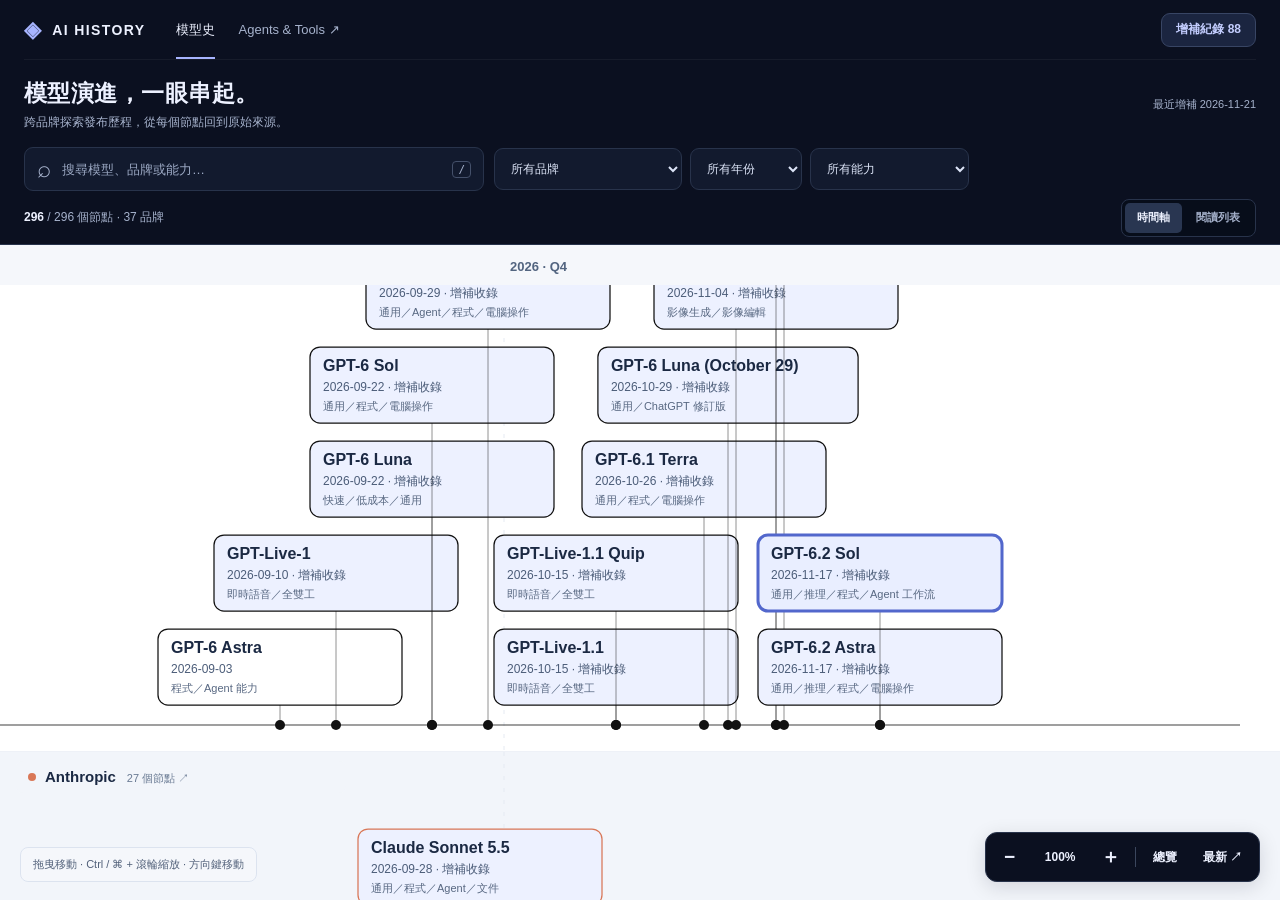
==== index.html @ 88f1c895 "data: add Aion, Ideogram 4.6, and SenseNova Loop plus release milestones" ====
<!doctype html>
<html lang="zh-Hant">
<head>
  <meta charset="utf-8">
  <meta name="viewport" content="width=device-width,initial-scale=1,viewport-fit=cover">
  <meta name="theme-color" content="#0b1020">
  <meta name="description" content="探索 AI 模型與版本的發展歷史。以品牌、年份與能力搜尋時間軸，查看發布日期、模型支線和原始來源。">
  <title>AI 模型族譜時間軸｜AI HISTORY</title>
  <link rel="stylesheet" href="assets/app.css?v=20261001-ux1">
  <script src="assets/data.js?v=20261121-content1" defer></script>
  <link rel="stylesheet" href="assets/brand-evolution.css?v=20261001-brand1">
  <script src="assets/brand-data.js?v=20261121-content1" defer></script>
  <script src="assets/brand-evolution.js?v=20261001-brand1" defer></script>
  <link rel="stylesheet" href="assets/overview-magnifier.css?v=20261001-brand1">
  <script src="assets/overview-magnifier.js?v=20261001-brand1" defer></script>
  <script src="assets/explorer.js?v=20261121-content1" defer></script>
</head>
<body>
<a class="skip-link" href="#content">跳至模型內容</a>
<header class="toolbar" id="toolbar">
  <nav class="nav" aria-label="主要導覽">
    <a class="logo" href="./" aria-label="AI HISTORY 模型史首頁"><span class="logo-mark" aria-hidden="true">◈</span> AI HISTORY</a>
    <div class="nav-links"><a href="./" aria-current="page">模型史</a><a href="./agents.html">Agents &amp; Tools <span aria-hidden="true">↗</span></a></div>
    <button id="updatesButton" class="updates-button" aria-haspopup="dialog">增補紀錄</button>
  </nav>
  <div class="workspace-heading"><div><h1>模型演進，一眼串起。</h1><p>跨品牌探索發布歷程，從每個節點回到原始來源。</p></div><span class="stamp" id="stamp">正在載入資料…</span></div>
  <div class="explore-bar">
    <div class="search-wrap"><span aria-hidden="true">⌕</span><label class="sr-only" for="search">搜尋模型、品牌或能力</label><input id="search" type="search" placeholder="搜尋模型、品牌或能力…" autocomplete="off"><kbd aria-hidden="true">/</kbd></div>
    <button id="filterToggle" class="filter-toggle" aria-expanded="false" aria-controls="filters">篩選 <span id="filterCount"></span></button>
    <div class="filters" id="filters">
      <label><span class="sr-only">品牌</span><select id="brandJump" aria-label="品牌"><option value="">所有品牌</option></select></label>
      <label><span class="sr-only">年份</span><select id="yearFilter" aria-label="年份"><option value="">所有年份</option></select></label>
      <label><span class="sr-only">模型能力</span><select id="typeFilter" aria-label="模型能力"><option value="">所有能力</option></select></label>
      <button id="resetFilters" class="text-button" hidden>清除篩選</button>
    </div>
  </div>
  <div class="view-bar"><p id="resultCount" role="status" aria-live="polite">載入中…</p><button id="updatesMobile" class="mobile-updates" aria-haspopup="dialog">更新</button><div class="view-switch" role="group" aria-label="檢視方式"><button id="timelineView" aria-pressed="true">時間軸</button><button id="listView" aria-pressed="false">閱讀列表</button></div></div>
</header>
<main id="content" tabindex="-1">
  <section class="viewer" id="viewer" tabindex="0" aria-label="互動模型時間軸" aria-describedby="gestureHelp">
    <div class="sizer" id="sizer"><div class="stage" id="stage"></div></div>
  </section>
  <div class="timeline-overlay" id="timelineOverlay"><p id="gestureHelp">拖曳移動 · Ctrl / ⌘ + 滾輪縮放 <span>· 方向鍵移動</span></p><div class="zoom-controls" role="group" aria-label="時間軸縮放"><button id="minusBtn" aria-label="縮小時間軸">−</button><button id="readBtn" title="回到 100% 閱讀大小"><span id="pct">100%</span></button><button id="plusBtn" aria-label="放大時間軸">＋</button><span class="divider"></span><button id="fitBtn">總覽</button><button id="latestBtn">最新 ↗</button></div></div>
  <section class="list-view" id="listResults" aria-label="模型閱讀列表" hidden></section>
  <div class="empty-state" id="emptyState" hidden><span aria-hidden="true">⌕</span><h2>沒有符合條件的模型</h2><p>試試其他關鍵字，或清除篩選再探索。</p><button id="emptyReset">清除全部條件</button></div>
  <div class="loading" id="loading" role="status"><span class="loading-dot" aria-hidden="true"></span><h2>正在整理模型時間軸</h2><p>載入歷史資料與更新紀錄…</p><button id="retryLoad" hidden>重新載入</button></div>
</main>
<dialog id="updatesPanel" class="updates-dialog" aria-labelledby="updatesTitle"><header class="dialog-heading"><div><span class="eyebrow">CHANGELOG</span><h2 id="updatesTitle">資料增補紀錄</h2></div><button id="closeUpdates" class="close" aria-label="關閉更新面板">×</button></header><p id="scope" class="muted"></p><div id="changeList"></div><p class="fineprint">「增補收錄」代表累計增量資料，並不等於剛發布。歷史底稿尚未逐筆重新查核。</p></dialog>
<dialog id="detail" aria-labelledby="detailTitle" aria-describedby="detailNote"><header class="dialog-heading"><span class="eyebrow" id="detailVendor"></span><button id="closeDetail" class="close" aria-label="關閉模型詳情">×</button></header><h2 id="detailTitle"></h2><p class="detail-meta" id="detailMeta"></p><div class="detail-tags" id="detailTags"></div><p id="detailNote"></p><p class="fineprint" id="detailProvenance"></p><h3 class="sources-heading">查看原始來源</h3><div class="sources" id="detailSources"></div><div class="detail-actions"><button id="locateDetail">在時間軸定位</button><button id="copyLink" class="secondary">複製節點連結</button></div><p id="copyStatus" class="fineprint" role="status"></p></dialog>
<dialog id="brandEvolution" aria-labelledby="brandTitle" aria-describedby="brandLegend"><header class="dialog-heading"><div><span class="eyebrow">BRAND CHRONOLOGY</span><h2 id="brandTitle">品牌演進</h2></div><button id="closeBrand" class="close" aria-label="關閉品牌演進">×</button></header><p id="brandSummary"></p><p id="brandLegend" class="be-note">同系列按發布時間連線，不代表官方繼承關係或能力高低。同日紀錄共用時間位置，標籤錯開；月份資料保留原精度。</p><div class="be-controls" role="group" aria-label="品牌圖縮放"><button id="brandZoomOut" aria-label="縮小品牌圖">−</button><button id="brandZoomReset" aria-label="品牌圖回到 100%"><span id="brandZoomLabel">100%</span></button><button id="brandZoomIn" aria-label="放大品牌圖">＋</button><button id="brandStart">回到起點</button><span class="be-help">捲動查看 · Ctrl / ⌘ + 滾輪縮放 · 點模型看來源</span></div><div id="brandPlot" class="be-plot" tabindex="0" aria-label="可捲動品牌演進圖，使用方向鍵捲動，加減鍵縮放"><div id="brandSizer" class="be-sizer"><div id="brandCanvas" class="be-canvas"></div></div></div><section id="brandNodeDetail" class="be-detail" aria-label="所選模型詳情" aria-live="polite" hidden><h3 id="brandNodeName"></h3><p id="brandNodeMeta"></p><p id="brandNodeNote"></p><p id="brandNodeProvenance"></p><div id="brandNodeSources" class="be-sources"></div></section></dialog>
<div id="toast" class="toast" role="status" hidden></div>
<noscript><div class="noscript">時間軸需要 JavaScript。請啟用 JavaScript，或閱讀 <a href="./agents.html">Agents &amp; Tools</a>。</div></noscript>
</body>
</html>
---- assets/app.css ----
:root{--bar:238px;--bg:#0b1020;--surface:#121a2e;--border:#28334b;--text:#edf1ff;--muted:#a6b2cc;--accent:#a7b4ff;--ink:#17233b;color-scheme:dark;font-family:-apple-system,BlinkMacSystemFont,"Segoe UI","Noto Sans TC","PingFang TC","Microsoft JhengHei",sans-serif}*{box-sizing:border-box}body{margin:0;background:var(--bg);color:var(--text)}html,body{height:100%;overflow:hidden}button,input,select{font:inherit}button,a,input,select{-webkit-tap-highlight-color:transparent}button{cursor:pointer}button,select{min-height:42px}button{border:1px solid var(--border);border-radius:9px;padding:0 14px;color:var(--text);background:var(--surface);font-size:13px;font-weight:650}button:hover{background:#202d48;border-color:#637296}button:disabled{opacity:.4;cursor:default}a{color:var(--accent)}:focus-visible{outline:3px solid #8c9fff;outline-offset:3px}button:focus-visible,input:focus-visible,select:focus-visible{outline-offset:2px}[hidden]{display:none!important}.sr-only{position:absolute;width:1px;height:1px;padding:0;margin:-1px;overflow:hidden;clip:rect(0,0,0,0);white-space:nowrap;border:0}.skip-link{position:fixed;top:-100px;left:16px;z-index:100;padding:12px;background:white;color:#16203d}.skip-link:focus{top:12px}.toolbar{position:fixed;inset:0 0 auto;z-index:20;background:var(--bg);border-bottom:1px solid var(--border);padding:env(safe-area-inset-top) max(24px,env(safe-area-inset-right)) 0 max(24px,env(safe-area-inset-left))}.nav{display:flex;align-items:center;gap:30px;min-height:60px;border-bottom:1px solid #ffffff0d}.logo{text-decoration:none;color:var(--text);font-size:14px;font-weight:850;letter-spacing:.1em;white-space:nowrap}.logo-mark{color:#a7b4ff;font-size:22px;vertical-align:-2px;margin-right:5px}.nav-links{display:flex;align-items:center;gap:24px}.nav-links a{text-decoration:none;font-size:13px;color:var(--muted);padding:20px 0}.nav-links [aria-current]{color:var(--text);box-shadow:inset 0 -2px var(--accent)}.nav-links a:hover{color:white}.updates-button{margin-left:auto;min-height:34px;background:#1b2540;border-color:#384564;color:#c4ceff;font-size:12px}.workspace-heading{display:flex;align-items:center;justify-content:space-between;gap:20px;padding:18px 0 16px}.workspace-heading h1{font-size:23px;letter-spacing:.02em;margin:0 0 5px}.workspace-heading p{color:var(--muted);font-size:12px;margin:0}.stamp{font-size:11px;color:var(--muted);white-space:nowrap}.explore-bar{display:flex;gap:10px}.search-wrap{display:flex;align-items:center;gap:9px;min-width:160px;max-width:460px;flex:1;background:var(--surface);border:1px solid var(--border);border-radius:9px;padding:0 12px}.search-wrap>span{font-size:24px;color:var(--muted)}input{min-width:0;width:100%;height:42px;border:0;background:transparent;color:white;outline:0;font-size:13px}input::placeholder{color:#9ca9c4}.search-wrap:focus-within{border-color:var(--accent);box-shadow:0 0 0 2px #a7b4ff24}.search-wrap kbd{border:1px solid #44506a;color:var(--muted);padding:1px 5px;border-radius:4px;font-size:11px}.filters{display:flex;gap:8px;align-items:center;min-width:0}.filters label{min-width:0}.filters select{width:100%;max-width:200px;border:1px solid var(--border);border-radius:9px;padding:0 30px 0 12px;font-size:12px;color:#dce4f7;background:var(--surface)}.text-button{background:transparent;color:var(--accent);white-space:nowrap;padding:0 9px;border-color:transparent}.filter-toggle,.mobile-updates{display:none}.view-bar{display:flex;align-items:center;justify-content:space-between;gap:12px;min-height:53px}.view-bar p{font-size:12px;color:var(--muted);margin:0}.view-bar strong{color:var(--text);font-variant-numeric:tabular-nums}.view-switch{display:flex;background:#070d1a;border:1px solid var(--border);padding:3px;border-radius:8px;gap:2px}.view-switch button{min-height:30px;font-size:11px;background:transparent;border:0;border-radius:5px;padding:0 12px;color:var(--muted)}.view-switch button[aria-pressed=true]{color:#eef2ff;background:#293651}.viewer,.list-view,.empty-state,.loading{position:absolute;top:var(--bar);left:0;right:0;bottom:0}.viewer{overflow:auto;background:#f5f7fb;color:var(--ink);touch-action:none;overscroll-behavior:contain;cursor:grab;color-scheme:light}.viewer.dragging{cursor:grabbing;user-select:none}.sizer{position:relative;overflow:hidden;min-width:100%;min-height:100%}.stage{position:absolute;inset:0 auto auto 0;transform-origin:0 0;user-select:none}.stage svg{display:block}.node{outline:none}.node:hover .card,.node:focus-visible .card{stroke-width:3;fill:#edf2ff}.node.highlight .card{stroke:#5267cc;stroke-width:3;fill:#e9eeff}.node:focus-visible{filter:drop-shadow(0 0 3px #697bdf)}.timeline-overlay{position:fixed;inset:auto 20px max(18px,env(safe-area-inset-bottom));z-index:5;display:flex;align-items:flex-end;justify-content:space-between;gap:12px;pointer-events:none}.timeline-overlay p{margin:0;padding:9px 12px;background:#f5f7fbf5;border:1px solid #dce3ef;color:#52617a;border-radius:8px;font-size:11px}.zoom-controls{display:flex;align-items:center;gap:2px;padding:5px;border:1px solid var(--border);background:var(--bg);border-radius:12px;box-shadow:0 5px 20px #0b102023;pointer-events:auto}.zoom-controls button{min-height:38px;border:0;padding:0 12px;background:transparent;font-size:12px;white-space:nowrap}.zoom-controls button:hover{background:#283450}.zoom-controls #minusBtn,.zoom-controls #plusBtn{font-size:19px;width:38px;padding:0}.zoom-controls #readBtn{width:59px;padding:0;font-variant-numeric:tabular-nums}.divider{height:20px;border-left:1px solid #3b465d;margin:0 3px}.list-view{overflow:auto;overscroll-behavior:contain;padding:24px max(24px,calc((100vw - 1344px)/2)) 48px;background:#0c1222;display:grid;grid-template-columns:repeat(3,minmax(0,1fr));align-content:start;gap:14px}.model-card{position:relative;min-width:0;background:#131d32;border:1px solid var(--border);border-radius:13px;padding:19px;display:flex;flex-direction:column;gap:12px}.card-top{display:flex;justify-content:space-between;align-items:center;gap:10px}.brand-label{font-size:11px;color:#b7c3df;letter-spacing:.015em}.record-status{font-size:10px;font-weight:700;color:#c1cbff;background:#28365a;border-radius:5px;padding:4px 6px;white-space:nowrap}.model-card h2{font-size:19px;line-height:1.35;margin:0;overflow-wrap:anywhere}.model-title{font-size:inherit;color:var(--text);background:none;border:0;border-radius:3px;padding:0;text-align:left;min-height:0;line-height:inherit}.model-title:hover{background:none;color:var(--accent)}.model-card time{font-size:12px;color:#b2bfd9}.model-card .category{margin:0;font-size:12px;color:#a6b5d2;line-height:1.6}.model-card .card-actions{display:flex;gap:7px;margin-top:auto;padding-top:4px}.card-actions button{flex:1;font-size:12px;background:#1c2943;border-color:#34435f;min-height:38px}.card-actions button:last-child{background:transparent;color:#b8c5e4}.list-footer{grid-column:1/-1;margin:12px 0;color:var(--muted);font-size:12px;line-height:1.7}.empty-state,.loading{display:flex;flex-direction:column;align-items:center;justify-content:center;text-align:center;background:var(--bg);padding:24px;z-index:6}.empty-state>span{font-size:50px;color:var(--accent)}.empty-state h2,.loading h2{font-size:19px;margin:12px 0}.empty-state p,.loading p{font-size:13px;color:var(--muted);line-height:1.6}.empty-state button{margin-top:12px}.loading-dot{width:18px;height:18px;border-radius:50%;background:var(--accent);box-shadow:0 0 0 9px #a7b4ff15}dialog{max-height:calc(100dvh - 40px);width:min(560px,calc(100% - 28px));margin:auto;border:1px solid #3b4966;border-radius:18px;background:#111a2d;color:var(--text);padding:26px;box-shadow:0 24px 100px #0007;overflow:auto}dialog::backdrop{background:#020615b8}.dialog-heading{display:flex;align-items:center;justify-content:space-between;gap:15px}.dialog-heading h2{margin:5px 0 0;font-size:22px}.close{border-color:transparent;background:#25324b;border-radius:50%;width:38px;min-height:38px;padding:0;font-size:25px;flex-shrink:0}.eyebrow{color:var(--accent);font-size:11px;font-weight:750;letter-spacing:.1em}#detailTitle{font-size:28px;line-height:1.25;margin:18px 0 10px;overflow-wrap:anywhere}.detail-meta{font-size:13px;color:#b8c5df}.detail-tags{display:flex;flex-wrap:wrap;gap:6px}.detail-tags span{font-size:11px;background:#243351;color:#c8d3ec;padding:5px 8px;border-radius:6px}#detailNote{font-size:15px;line-height:1.8;margin:20px 0}.fineprint,.muted{font-size:12px;color:#aebad3;line-height:1.7}.sources-heading{font-size:13px;margin:23px 0 10px}.sources{display:flex;flex-direction:column;gap:8px}.sources a{display:flex;justify-content:space-between;gap:12px;background:#202e48;border:1px solid #364561;border-radius:9px;padding:12px;color:#d4ddfa;text-decoration:none;font-size:13px;overflow-wrap:anywhere}.sources a:hover{background:#2c3a59}.sources small{font-size:10px;color:#9fb0d1;margin-top:4px;display:block}.detail-actions{display:flex;gap:8px;margin-top:24px}.detail-actions button{flex:1;background:#a7b4ff;color:#111a34;border-color:#a7b4ff}.detail-actions .secondary{background:transparent;color:#c6d0ed;border-color:#3b4a68}.updates-dialog{width:min(660px,calc(100% - 28px))}.change{border-top:1px solid var(--border);padding:18px 0}.change h3{margin:8px 0;font-size:18px}.change p{font-size:13px;line-height:1.7;color:#b6c3dd}.change-meta{font-size:11px;color:var(--muted)}.change .actions{display:flex;gap:8px}.change .actions button{min-height:36px;font-size:12px}.toast{position:fixed;bottom:90px;left:50%;transform:translateX(-50%);background:#253652;color:white;border:1px solid #576d95;padding:10px 16px;z-index:60;border-radius:9px;font-size:12px;max-width:90vw;text-align:center}.noscript{position:fixed;inset:35% 10% auto;z-index:80;background:var(--surface);padding:30px}
@media(max-width:1100px){.workspace-heading{padding:14px 0}.timeline-overlay p{display:none}.timeline-overlay{justify-content:flex-end}.filters select{max-width:170px}.list-view{grid-template-columns:repeat(2,minmax(0,1fr))}.nav{gap:24px}.search-wrap kbd{display:none}.filters{gap:6px}.filters select{padding-left:8px;padding-right:20px}.explore-bar{gap:8px}}
@media(max-width:760px){.toolbar{padding-left:max(12px,env(safe-area-inset-left));padding-right:max(12px,env(safe-area-inset-right))}.nav{gap:16px;min-height:51px}.logo{font-size:12px;letter-spacing:.06em}.logo-mark{font-size:19px;margin-right:1px}.nav-links{gap:14px;margin-left:auto}.nav-links a{font-size:11px;padding:18px 0}.nav-links span{display:none}.updates-button{display:none}.workspace-heading{padding:12px 0 11px}.workspace-heading h1{font-size:19px;margin:0}.workspace-heading p{display:none}.stamp{font-size:10px;white-space:normal;max-width:120px;text-align:right;line-height:1.5}.explore-bar{flex-wrap:wrap;gap:8px}.search-wrap{max-width:none}.filter-toggle{display:block;padding:0 11px;min-width:63px;font-size:12px}.filter-toggle[aria-expanded=true]{border-color:var(--accent);color:var(--accent)}.filters{display:none;flex-wrap:wrap;flex-basis:100%;gap:6px;padding:3px 0}.filters.open{display:flex}.filters label{flex:1 1 28%}.filters select{max-width:none;font-size:11px;padding-left:7px}.filters .text-button{min-height:32px;padding-left:0}.view-bar{min-height:51px}.view-bar p{font-size:10px;max-width:52%;line-height:1.5}.view-switch button{font-size:11px;padding:0 10px}.timeline-overlay{inset:auto 10px max(12px,env(safe-area-inset-bottom));justify-content:center}.zoom-controls{padding:4px}.zoom-controls button{min-height:42px;padding:0 10px}.zoom-controls #minusBtn,.zoom-controls #plusBtn{width:42px}.list-view{padding:14px 12px max(28px,env(safe-area-inset-bottom));gap:11px;grid-template-columns:repeat(2,minmax(0,1fr))}.model-card{padding:15px;gap:10px}.model-card h2{font-size:18px}.card-actions button{min-height:42px}.model-card .category{font-size:11px}.list-footer{font-size:11px}dialog{padding:20px;border-radius:15px}#detailTitle{font-size:24px}.detail-actions button{font-size:12px;padding:0 9px}.change .actions button{min-height:42px}}
@media(max-width:540px){.list-view{grid-template-columns:1fr}.model-card{padding:17px}.model-card h2{font-size:20px}.card-actions button{flex:0 1 auto;padding:0 15px}.model-card .category{font-size:12px}.record-status{font-size:10px}.workspace-heading h1{font-size:17px}}
@media(max-width:360px){.nav{gap:8px}.nav-links{gap:10px}.logo{font-size:11px}.nav-links a{font-size:10px}.workspace-heading h1{font-size:16px}.stamp{max-width:95px;font-size:9px}.view-switch button{padding:0 8px}.zoom-controls button{padding:0 8px}}
@media(prefers-reduced-motion:reduce){*{scroll-behavior:auto!important;animation:none!important;transition:none!important}}

@media(max-width:760px){.mobile-updates{display:block;min-height:32px;padding:0 8px;font-size:11px}.view-bar{gap:8px}.view-bar p{flex:1;max-width:none}.view-bar p span{display:none}}
---- assets/brand-evolution.css ----
/* Scoped additions: no main layout changes. */
button.brand-entry{display:inline;min-height:0;padding:0;border:0;border-radius:0;background:transparent;text-align:left;font:inherit;color:inherit;letter-spacing:inherit}.brand-label.brand-entry{font-size:11px;color:#b7c3df;letter-spacing:.015em}.brand-entry{cursor:pointer}.brand-entry:hover{text-decoration:underline}.brand-entry:focus-visible{outline:3px solid #8c9fff;outline-offset:3px}.lane-label .brand-entry:hover text{text-decoration:underline}
#brandEvolution{width:min(1280px,calc(100% - 24px));height:min(900px,calc(100dvh - 24px));max-height:calc(100dvh - 24px);padding:20px;overflow:hidden}#brandEvolution[open]{display:flex;flex-direction:column;gap:10px}#brandEvolution .dialog-heading{flex-shrink:0}#brandTitle{font-size:22px;line-height:1.3;margin:4px 0}#brandSummary{margin:0;font-size:12px;color:var(--muted)}.be-note{margin:0;font-size:12px;line-height:1.65;color:#bcc9e4}.be-controls{display:flex;gap:6px;align-items:center;flex-wrap:wrap}.be-controls button{min-height:36px;padding:0 12px}.be-help{font-size:11px;color:var(--muted);margin-left:auto}.be-plot{position:relative;flex:1;min-height:170px;overflow:auto;overscroll-behavior:contain;touch-action:pan-x pan-y pinch-zoom;background:#f5f7fb;color:#17233b;border:1px solid #52607c;border-radius:10px;color-scheme:light}.be-sizer{position:relative;min-width:100%;min-height:100%}.be-canvas{position:absolute;left:0;top:0;transform-origin:0 0}.be-canvas svg{display:block}.be-canvas text{font-family:Arial,"PingFang TC","Microsoft JhengHei",sans-serif;fill:#1b2943}.be-axis-title{font-size:12px;font-weight:700}.be-tick{font-size:13px;fill:#4c5d79!important}.be-family{font-size:14px;font-weight:700}.be-count{font-size:11px;fill:#5c6b83!important}.be-model{font-size:13px;font-weight:700}.be-date{font-size:11px;fill:#4c5d79!important}.be-node{outline:none}.be-node:hover rect,.be-node:focus-visible rect,.be-node[aria-pressed=true] rect{fill:#e5ecff;stroke-width:3}.be-node:focus-visible{filter:drop-shadow(0 0 3px #5267cc)}.be-detail{flex-shrink:0;max-height:32%;overflow:auto;padding:12px 15px;background:#18243b;border:1px solid #354664;border-radius:10px}.be-detail h3{font-size:17px;margin:0 0 5px}.be-detail p{font-size:12px;line-height:1.65;margin:5px 0;color:#c2cde1}.be-sources{display:flex;flex-wrap:wrap;gap:8px 16px;font-size:12px}.be-sources a{padding:4px 0;overflow-wrap:anywhere}
@media(max-width:760px){#brandEvolution{padding:14px;gap:8px;border-radius:12px}#brandTitle{font-size:18px}#brandSummary{font-size:11px}.be-note{font-size:11px}.be-help{display:none}.be-controls button{min-height:42px;padding:0 10px}.be-detail{max-height:34%;padding:10px 12px}.be-sources a{min-height:36px;display:inline-flex;align-items:center}}
@media(max-height:620px){#brandEvolution{overflow:auto}.be-plot{flex:0 0 220px;min-height:220px}.be-detail{max-height:none;overflow:visible}}
---- assets/overview-magnifier.css ----
/* Additive overview controls: no changes to the existing chart or control layout. */
.zoom-controls{position:relative}
.zoom-controls .overview-magnifier-toggle{position:absolute;right:0;bottom:calc(100% + 9px);min-height:36px;padding:0 12px;border:1px solid #536483;border-radius:9px;background:#111a2ded;color:#dce4ff;box-shadow:0 3px 14px #0b102022;font-size:12px;white-space:nowrap}
.zoom-controls .overview-magnifier-toggle[aria-pressed=true]{border-color:#9aaaff;background:#263453;color:#fff}
.overview-magnifier-lens{position:fixed;z-index:12;box-sizing:border-box;overflow:hidden;border:3px solid #768bde;border-radius:50%;background:#f5f7fb;box-shadow:0 7px 30px #14203a42,0 0 0 1px #fff9;pointer-events:none!important;contain:layout paint;user-select:none}
@media(hover:none) and (pointer:coarse){.overview-magnifier-toggle,.overview-magnifier-lens{display:none!important}}
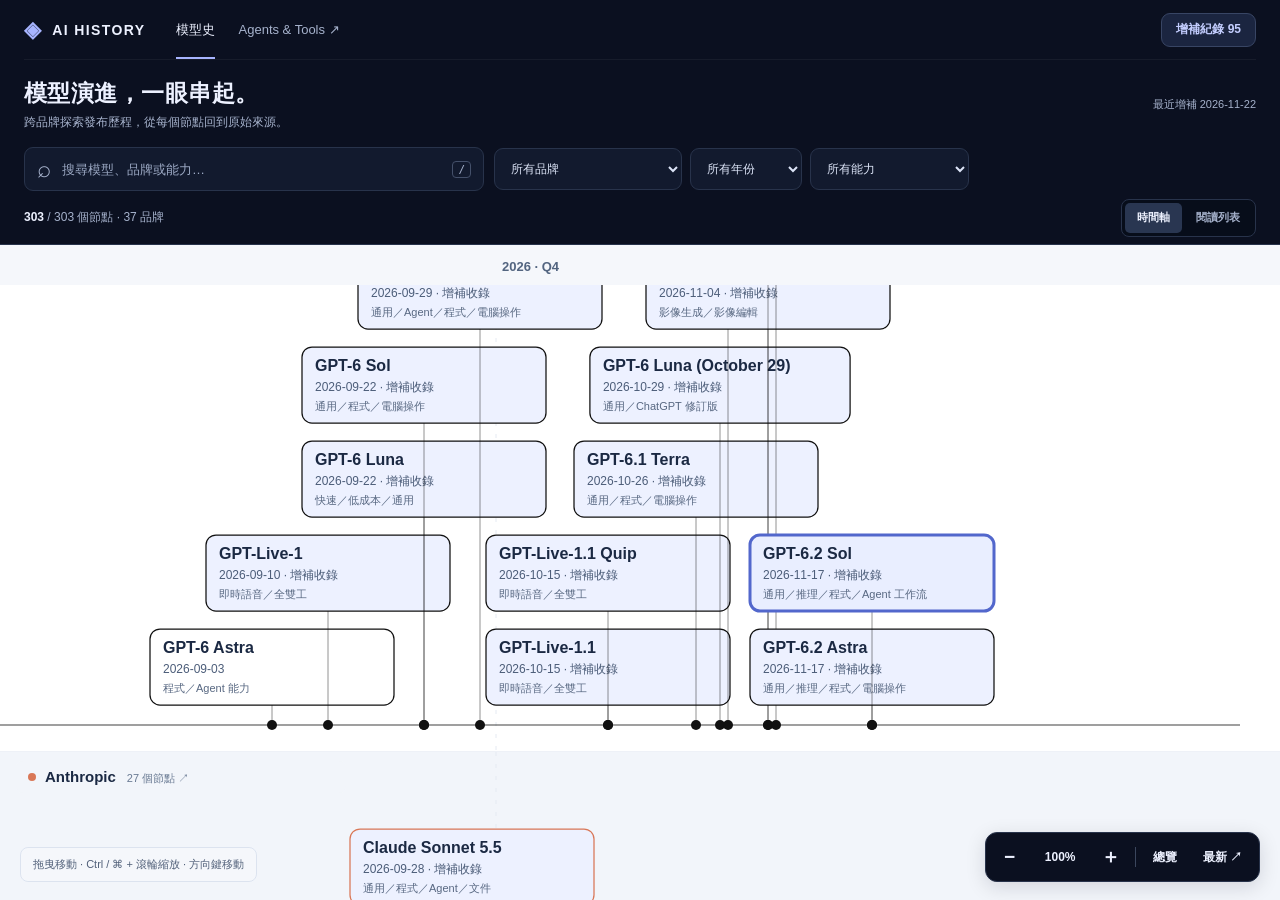
==== commit c7bbd213: "data: add Inkling Mini and Tencent and Meituan video releases" ====
--- a/index.html
+++ b/index.html
@@ -7,13 +7,13 @@
   <meta name="description" content="探索 AI 模型與版本的發展歷史。以品牌、年份與能力搜尋時間軸，查看發布日期、模型支線和原始來源。">
   <title>AI 模型族譜時間軸｜AI HISTORY</title>
   <link rel="stylesheet" href="assets/app.css?v=20261001-ux1">
-  <script src="assets/data.js?v=20261121-content1" defer></script>
+  <script src="assets/data.js?v=20261122-content1" defer></script>
   <link rel="stylesheet" href="assets/brand-evolution.css?v=20261001-brand1">
-  <script src="assets/brand-data.js?v=20261121-content1" defer></script>
+  <script src="assets/brand-data.js?v=20261122-content1" defer></script>
   <script src="assets/brand-evolution.js?v=20261001-brand1" defer></script>
   <link rel="stylesheet" href="assets/overview-magnifier.css?v=20261001-brand1">
   <script src="assets/overview-magnifier.js?v=20261001-brand1" defer></script>
-  <script src="assets/explorer.js?v=20261121-content1" defer></script>
+  <script src="assets/explorer.js?v=20261122-content1" defer></script>
 </head>
 <body>
 <a class="skip-link" href="#content">跳至模型內容</a>
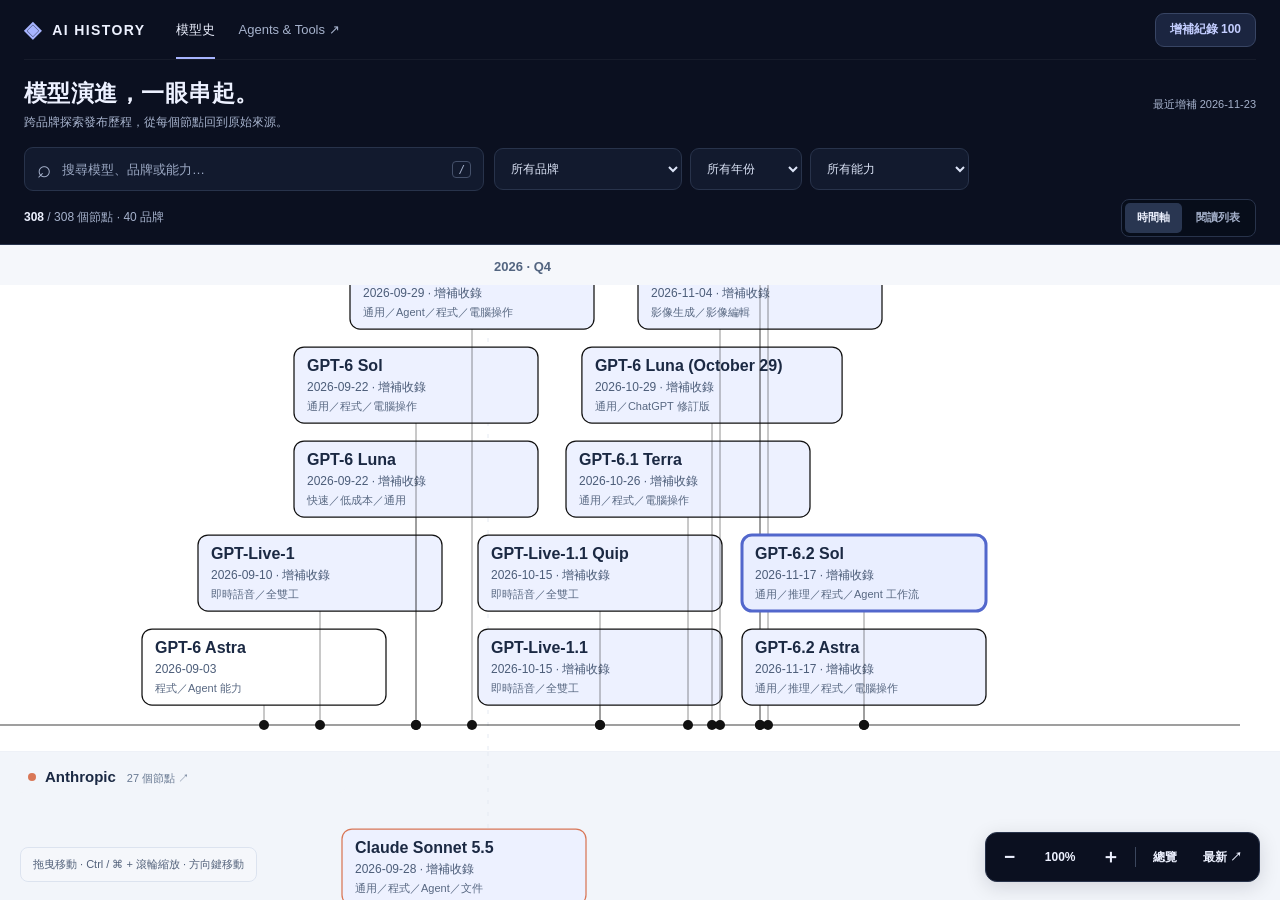
==== commit 35c9d48d: "data: add Macaron, Baseten decision, and Reson8 speech releases" ====
--- a/index.html
+++ b/index.html
@@ -7,13 +7,13 @@
   <meta name="description" content="探索 AI 模型與版本的發展歷史。以品牌、年份與能力搜尋時間軸，查看發布日期、模型支線和原始來源。">
   <title>AI 模型族譜時間軸｜AI HISTORY</title>
   <link rel="stylesheet" href="assets/app.css?v=20261001-ux1">
-  <script src="assets/data.js?v=20261122-content1" defer></script>
+  <script src="assets/data.js?v=20261123-content1" defer></script>
   <link rel="stylesheet" href="assets/brand-evolution.css?v=20261001-brand1">
-  <script src="assets/brand-data.js?v=20261122-content1" defer></script>
+  <script src="assets/brand-data.js?v=20261123-content1" defer></script>
   <script src="assets/brand-evolution.js?v=20261001-brand1" defer></script>
   <link rel="stylesheet" href="assets/overview-magnifier.css?v=20261001-brand1">
   <script src="assets/overview-magnifier.js?v=20261001-brand1" defer></script>
-  <script src="assets/explorer.js?v=20261122-content1" defer></script>
+  <script src="assets/explorer.js?v=20261123-content1" defer></script>
 </head>
 <body>
 <a class="skip-link" href="#content">跳至模型內容</a>
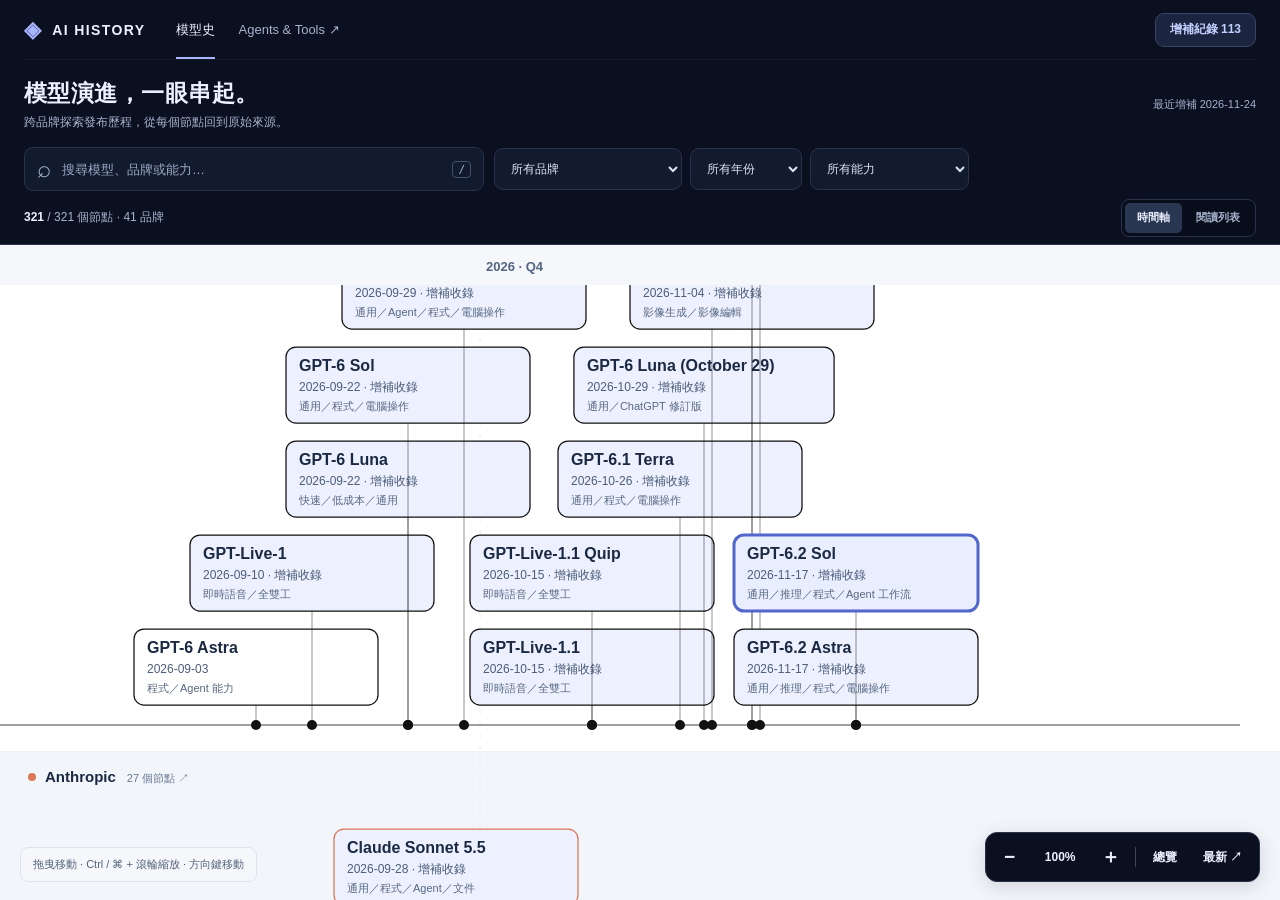
==== commit a276fd22: "data: record GLM-5.4, LingSante, Tencent releases and Chat rollout" ====
--- a/index.html
+++ b/index.html
@@ -7,13 +7,13 @@
   <meta name="description" content="探索 AI 模型與版本的發展歷史。以品牌、年份與能力搜尋時間軸，查看發布日期、模型支線和原始來源。">
   <title>AI 模型族譜時間軸｜AI HISTORY</title>
   <link rel="stylesheet" href="assets/app.css?v=20261001-ux1">
-  <script src="assets/data.js?v=20261123-content1" defer></script>
+  <script src="assets/data.js?v=20261124-content1" defer></script>
   <link rel="stylesheet" href="assets/brand-evolution.css?v=20261001-brand1">
-  <script src="assets/brand-data.js?v=20261123-content1" defer></script>
+  <script src="assets/brand-data.js?v=20261124-content1" defer></script>
   <script src="assets/brand-evolution.js?v=20261001-brand1" defer></script>
   <link rel="stylesheet" href="assets/overview-magnifier.css?v=20261001-brand1">
   <script src="assets/overview-magnifier.js?v=20261001-brand1" defer></script>
-  <script src="assets/explorer.js?v=20261123-content1" defer></script>
+  <script src="assets/explorer.js?v=20261124-content1" defer></script>
 </head>
 <body>
 <a class="skip-link" href="#content">跳至模型內容</a>
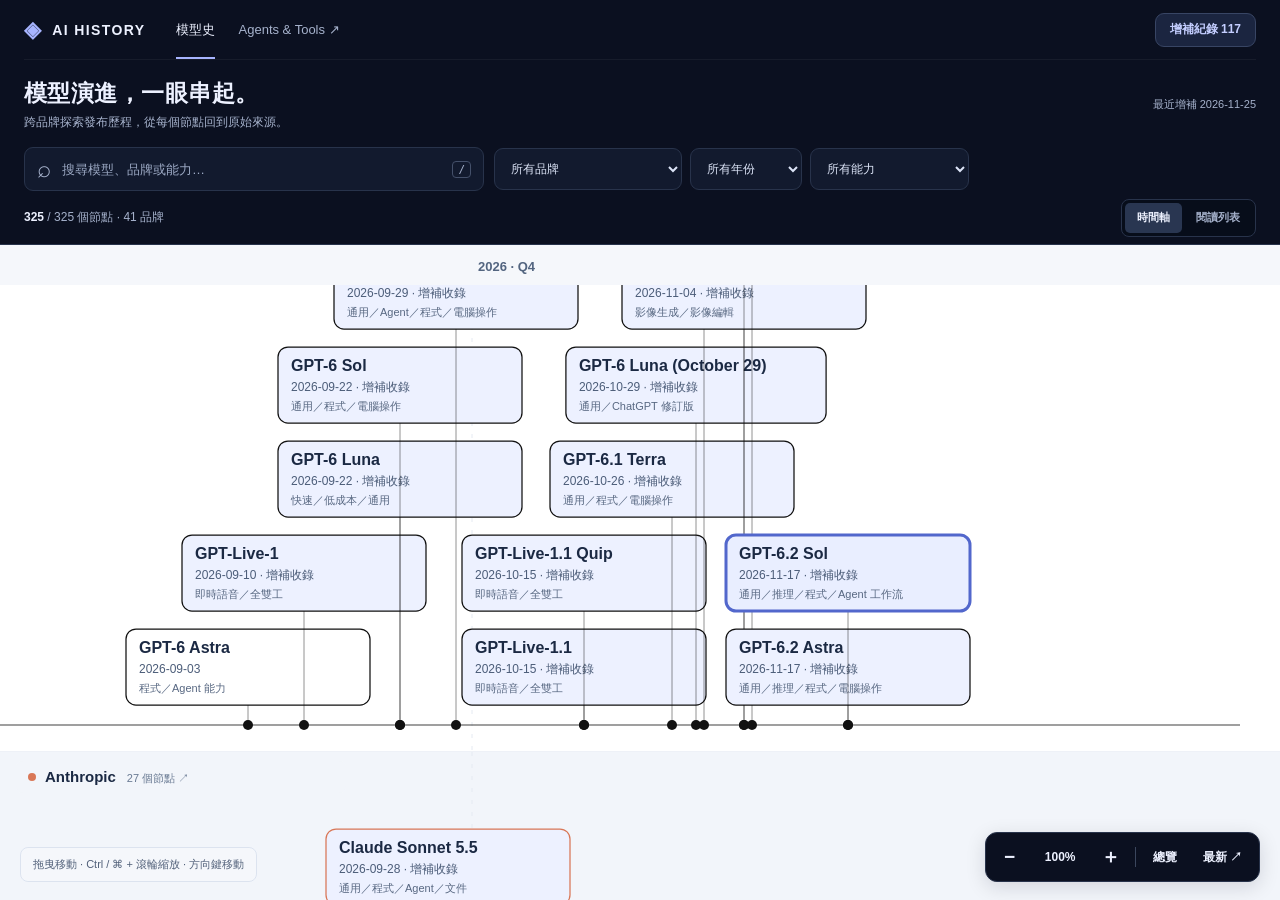
==== commit 36f8737e: "data: add Hy-MT3 and SenseNova U1.6, record ERNIE open weights" ====
--- a/index.html
+++ b/index.html
@@ -7,13 +7,13 @@
   <meta name="description" content="探索 AI 模型與版本的發展歷史。以品牌、年份與能力搜尋時間軸，查看發布日期、模型支線和原始來源。">
   <title>AI 模型族譜時間軸｜AI HISTORY</title>
   <link rel="stylesheet" href="assets/app.css?v=20261001-ux1">
-  <script src="assets/data.js?v=20261124-content1" defer></script>
+  <script src="assets/data.js?v=20261125-content1" defer></script>
   <link rel="stylesheet" href="assets/brand-evolution.css?v=20261001-brand1">
-  <script src="assets/brand-data.js?v=20261124-content1" defer></script>
+  <script src="assets/brand-data.js?v=20261125-content1" defer></script>
   <script src="assets/brand-evolution.js?v=20261001-brand1" defer></script>
   <link rel="stylesheet" href="assets/overview-magnifier.css?v=20261001-brand1">
   <script src="assets/overview-magnifier.js?v=20261001-brand1" defer></script>
-  <script src="assets/explorer.js?v=20261124-content1" defer></script>
+  <script src="assets/explorer.js?v=20261125-content1" defer></script>
 </head>
 <body>
 <a class="skip-link" href="#content">跳至模型內容</a>
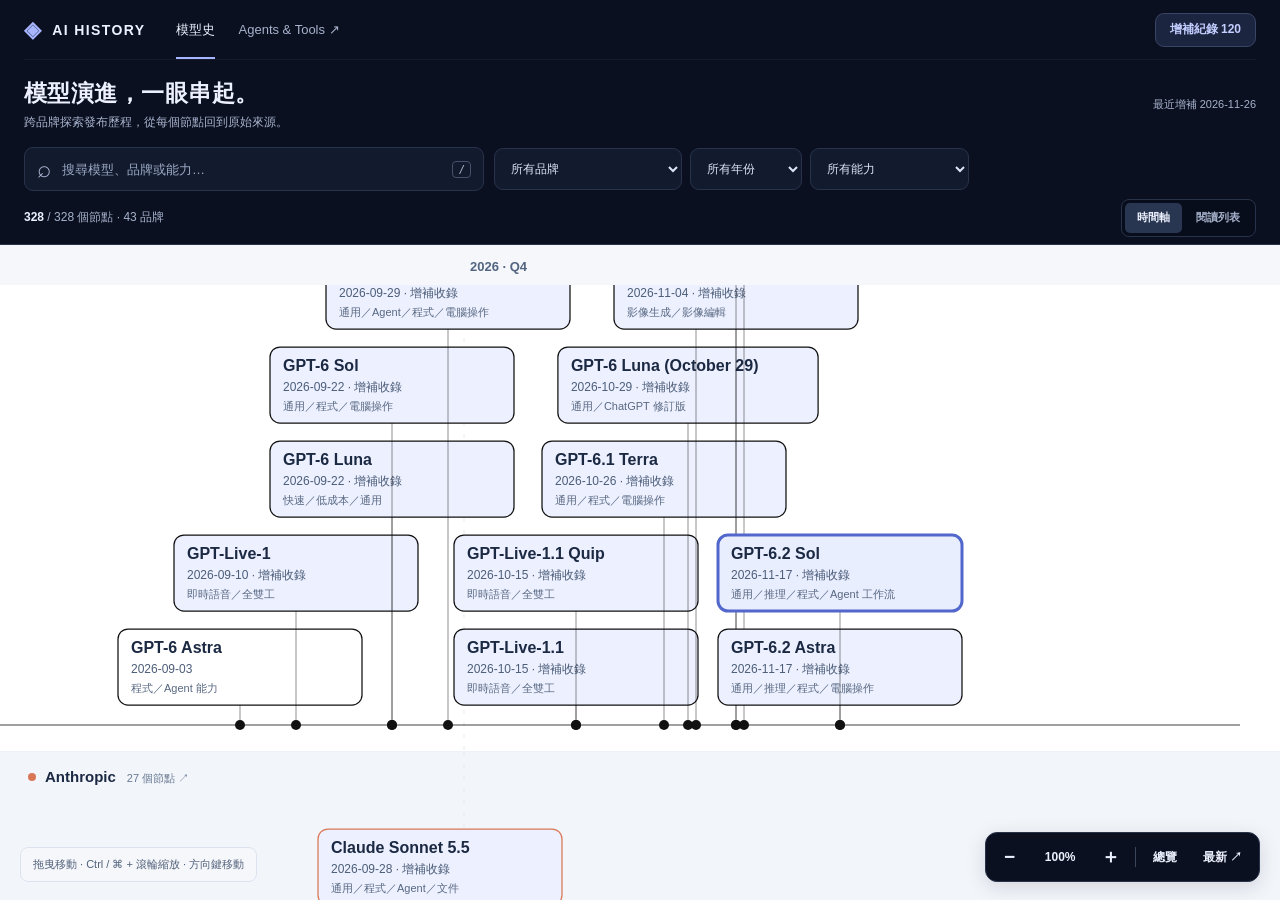
==== commit e725b524: "data: add MAGI-2 versions and Ternary Bonsai 2.5" ====
--- a/index.html
+++ b/index.html
@@ -7,13 +7,13 @@
   <meta name="description" content="探索 AI 模型與版本的發展歷史。以品牌、年份與能力搜尋時間軸，查看發布日期、模型支線和原始來源。">
   <title>AI 模型族譜時間軸｜AI HISTORY</title>
   <link rel="stylesheet" href="assets/app.css?v=20261001-ux1">
-  <script src="assets/data.js?v=20261125-content1" defer></script>
+  <script src="assets/data.js?v=20261126-content1" defer></script>
   <link rel="stylesheet" href="assets/brand-evolution.css?v=20261001-brand1">
-  <script src="assets/brand-data.js?v=20261125-content1" defer></script>
+  <script src="assets/brand-data.js?v=20261126-content1" defer></script>
   <script src="assets/brand-evolution.js?v=20261001-brand1" defer></script>
   <link rel="stylesheet" href="assets/overview-magnifier.css?v=20261001-brand1">
   <script src="assets/overview-magnifier.js?v=20261001-brand1" defer></script>
-  <script src="assets/explorer.js?v=20261125-content1" defer></script>
+  <script src="assets/explorer.js?v=20261126-content1" defer></script>
 </head>
 <body>
 <a class="skip-link" href="#content">跳至模型內容</a>
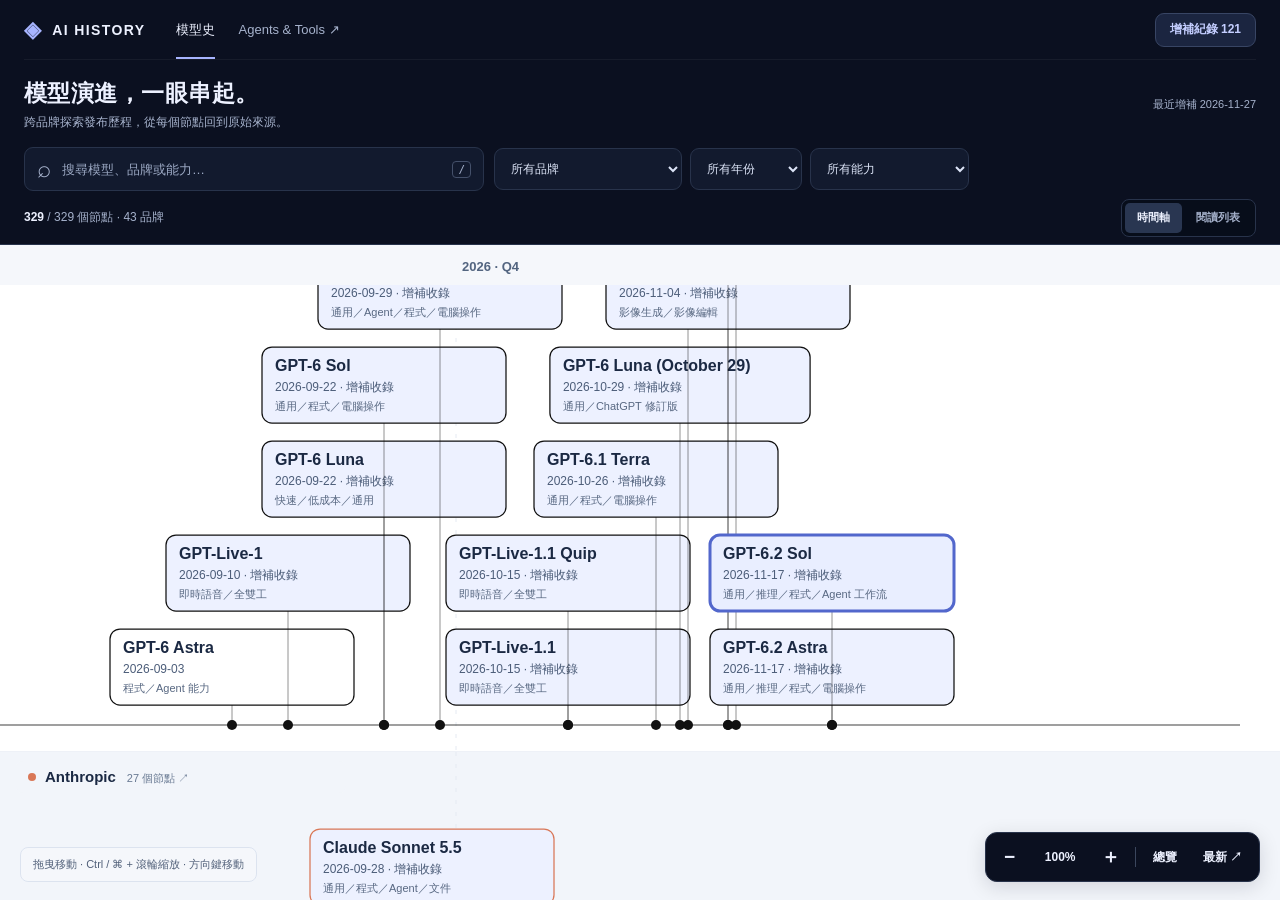
==== commit 01d10372: "Add Alibaba decision model and Google coding tool milestones" ====
--- a/index.html
+++ b/index.html
@@ -7,13 +7,13 @@
   <meta name="description" content="探索 AI 模型與版本的發展歷史。以品牌、年份與能力搜尋時間軸，查看發布日期、模型支線和原始來源。">
   <title>AI 模型族譜時間軸｜AI HISTORY</title>
   <link rel="stylesheet" href="assets/app.css?v=20261001-ux1">
-  <script src="assets/data.js?v=20261126-content1" defer></script>
+  <script src="assets/data.js?v=20261127-content1" defer></script>
   <link rel="stylesheet" href="assets/brand-evolution.css?v=20261001-brand1">
-  <script src="assets/brand-data.js?v=20261126-content1" defer></script>
+  <script src="assets/brand-data.js?v=20261127-content1" defer></script>
   <script src="assets/brand-evolution.js?v=20261001-brand1" defer></script>
   <link rel="stylesheet" href="assets/overview-magnifier.css?v=20261001-brand1">
   <script src="assets/overview-magnifier.js?v=20261001-brand1" defer></script>
-  <script src="assets/explorer.js?v=20261126-content1" defer></script>
+  <script src="assets/explorer.js?v=20261127-content1" defer></script>
 </head>
 <body>
 <a class="skip-link" href="#content">跳至模型內容</a>
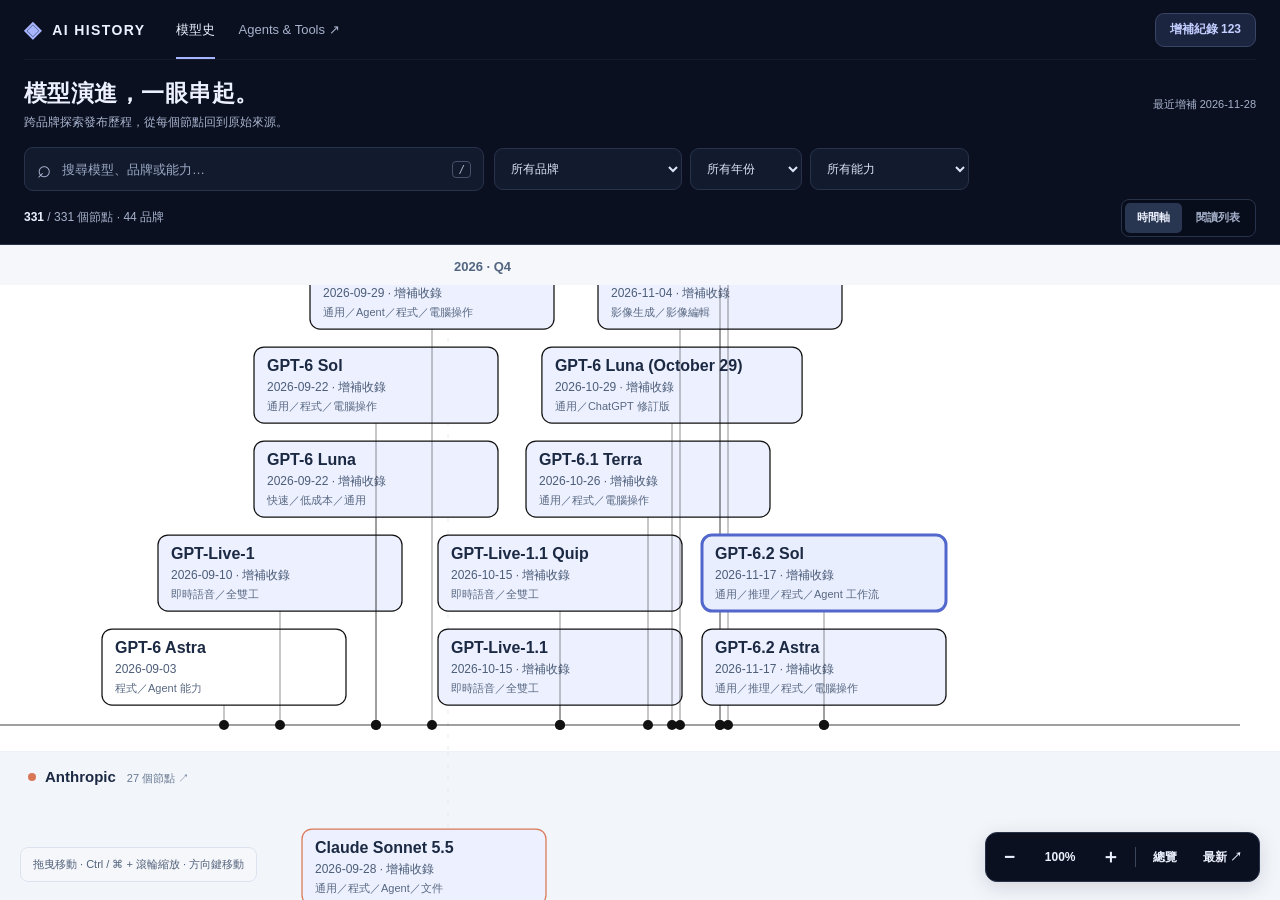
==== commit 4f5f734a: "Record Niji 8 and Ming-Image 0.2 Design releases" ====
--- a/index.html
+++ b/index.html
@@ -7,13 +7,13 @@
   <meta name="description" content="探索 AI 模型與版本的發展歷史。以品牌、年份與能力搜尋時間軸，查看發布日期、模型支線和原始來源。">
   <title>AI 模型族譜時間軸｜AI HISTORY</title>
   <link rel="stylesheet" href="assets/app.css?v=20261001-ux1">
-  <script src="assets/data.js?v=20261127-content1" defer></script>
+  <script src="assets/data.js?v=20261128-content1" defer></script>
   <link rel="stylesheet" href="assets/brand-evolution.css?v=20261001-brand1">
-  <script src="assets/brand-data.js?v=20261127-content1" defer></script>
+  <script src="assets/brand-data.js?v=20261128-content1" defer></script>
   <script src="assets/brand-evolution.js?v=20261001-brand1" defer></script>
   <link rel="stylesheet" href="assets/overview-magnifier.css?v=20261001-brand1">
   <script src="assets/overview-magnifier.js?v=20261001-brand1" defer></script>
-  <script src="assets/explorer.js?v=20261127-content1" defer></script>
+  <script src="assets/explorer.js?v=20261128-content1" defer></script>
 </head>
 <body>
 <a class="skip-link" href="#content">跳至模型內容</a>
